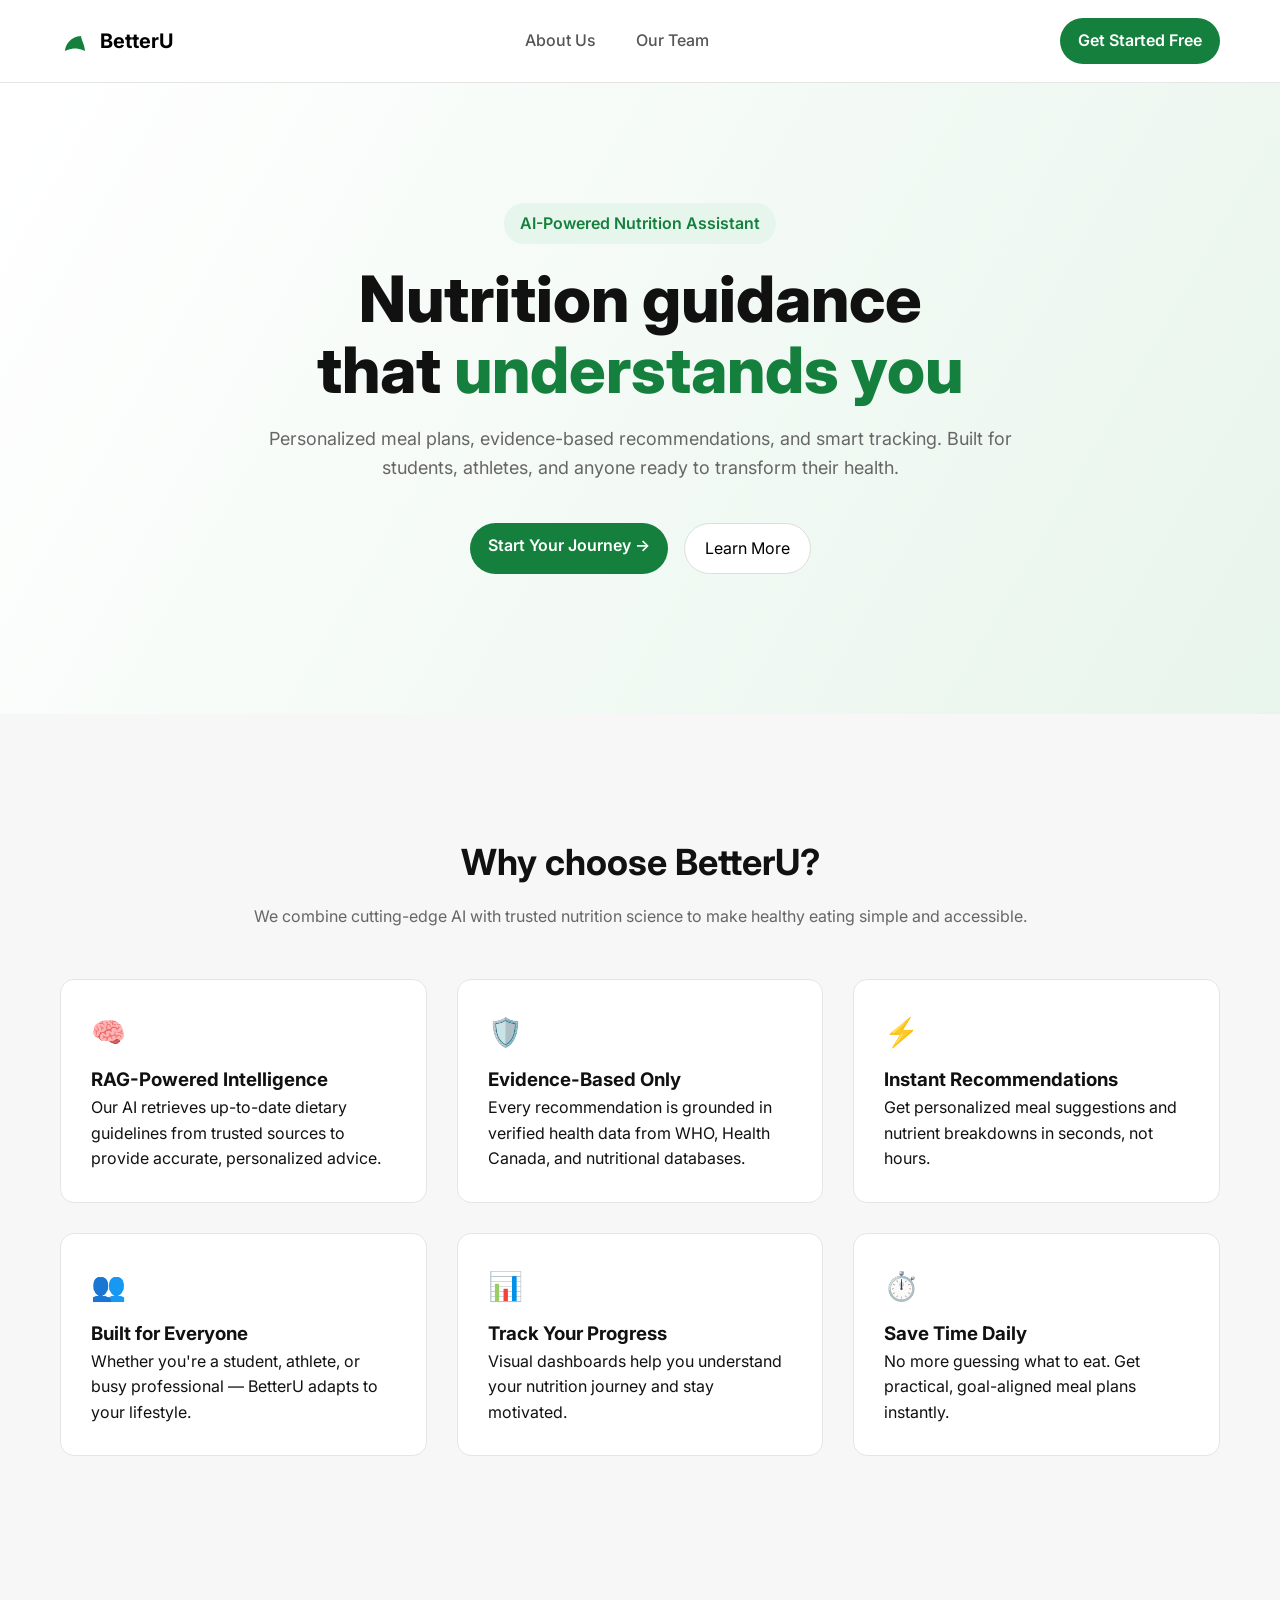
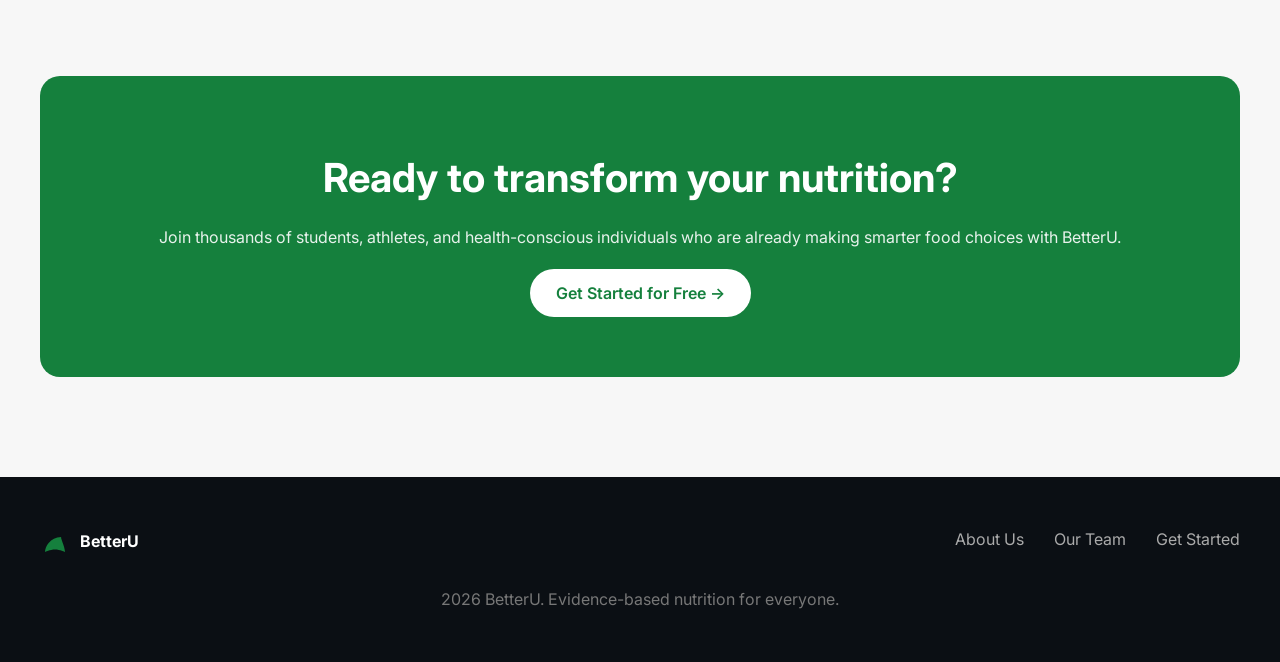
==== Frontend/index.html @ 42e01de6 "Co-authored-by: Lasheeeeee <AshtronGamin@users.noreply.github.com>" ====
<!DOCTYPE html>
<html lang="en">

<head>
<meta charset="UTF-8">
<meta name="viewport" content="width=device-width, initial-scale=1.0">

<title>BetterU - AI Nutrition Assistant</title>

<link rel="stylesheet" href="styles.css">

<link href="https://fonts.googleapis.com/css2?family=Inter:wght@400;500;600;700;800&display=swap" rel="stylesheet">

</head>


<body>


<!-- NAVBAR -->

<header class="navbar">

<div class="nav-container">

<a href="#home" class="logo">
<img src="assets/leaf.svg" alt="BetterU logo">
<span>BetterU</span>
</a>

<nav class="nav-links">

<a href="about.html">About Us</a>
<a href="team.html">Our Team</a>

</nav>

<a href="cta.html" class="btn-primary">Get Started Free</a>

</div>

</header>



<!-- HERO SECTION -->

<section id="home" class="hero">

<div class="hero-content">

<div class="badge">
AI-Powered Nutrition Assistant
</div>

<h1>
Nutrition guidance <br>
that <span class="green">understands you</span>
</h1>

<p class="hero-description">
Personalized meal plans, evidence-based recommendations,
and smart tracking. Built for students, athletes,
and anyone ready to transform their health.
</p>

<div class="hero-buttons">

<a href="cta.html" class="btn-primary">Start Your Journey →</a>

<a href="about.html" class="btn-secondary">Learn More</a>

</div>

</div>

</section>



<!-- FEATURES -->

<section id="about" class="features">

<h2>Why choose BetterU?</h2>

<p class="features-subtitle">
We combine cutting-edge AI with trusted nutrition science to make healthy eating simple and accessible.
</p>


<div class="features-grid">


<div class="feature-card">
<div class="feature-icon">🧠</div>
<h3>RAG-Powered Intelligence</h3>
<p>
Our AI retrieves up-to-date dietary guidelines from trusted sources to provide accurate, personalized advice.
</p>
</div>


<div class="feature-card">
<div class="feature-icon">🛡️</div>
<h3>Evidence-Based Only</h3>
<p>
Every recommendation is grounded in verified health data from WHO, Health Canada, and nutritional databases.
</p>
</div>


<div class="feature-card">
<div class="feature-icon">⚡</div>
<h3>Instant Recommendations</h3>
<p>
Get personalized meal suggestions and nutrient breakdowns in seconds, not hours.
</p>
</div>


<div class="feature-card">
<div class="feature-icon">👥</div>
<h3>Built for Everyone</h3>
<p>
Whether you're a student, athlete, or busy professional — BetterU adapts to your lifestyle.
</p>
</div>


<div class="feature-card">
<div class="feature-icon">📊</div>
<h3>Track Your Progress</h3>
<p>
Visual dashboards help you understand your nutrition journey and stay motivated.
</p>
</div>


<div class="feature-card">
<div class="feature-icon">⏱️</div>
<h3>Save Time Daily</h3>
<p>
No more guessing what to eat. Get practical, goal-aligned meal plans instantly.
</p>
</div>


</div>

</section>



<!-- CTA -->

<section id="cta" class="cta">

<div class="cta-box">

<h2>Ready to transform your nutrition?</h2>

<p>
Join thousands of students, athletes, and health-conscious individuals
who are already making smarter food choices with BetterU.
</p>

<a href="#" class="btn-secondary-light">
Get Started for Free →
</a>

</div>

</section>



<!-- FOOTER -->

<footer class="footer">

<div class="footer-top">

<div class="footer-logo">
<img src="assets/leaf.svg">
<span>BetterU</span>
</div>

<div class="footer-links">
<a href="about.html">About Us</a>
<a href="team.html">Our Team</a>
<a href="cta.html">Get Started</a>
</div>

</div>

<div class="footer-bottom">
<p>2026 BetterU. Evidence-based nutrition for everyone.</p>
</div>

</footer>


<script src="script.js"></script>

</body>

</html>
---- Frontend/styles.css ----
*{
margin:0;
padding:0;
box-sizing:border-box;
}

body{
font-family: 'Inter', sans-serif;
background:#f7f7f7;
color:#111;
line-height:1.6;
}


/* PAGE FADE IN */

body{
opacity:0;
animation:fadeInPage 0.8s ease forwards;
}

@keyframes fadeInPage{
from{
opacity:0;
transform:translateY(10px);
}

to{
opacity:1;
transform:translateY(0);
}
}




.hero,
.features,
.team,
.cta{
opacity:0;
transform:translateY(30px);
animation:fadeUp 0.8s ease forwards;
}

.features{ animation-delay:0.2s; }
.team{ animation-delay:0.3s; }
.cta{ animation-delay:0.4s; }

@keyframes fadeUp{
to{
opacity:1;
transform:translateY(0);
}
}


/* NAVBAR */

.navbar{
position:sticky;
top:0;
width:100%;
background:rgba(255,255,255,0.9);
backdrop-filter:blur(10px);
border-bottom:1px solid #e5e5e5;
z-index:100;
}

.nav-container{
max-width:1200px;
margin:auto;
display:flex;
align-items:center;
justify-content:space-between;
padding:18px 20px;
}

.logo{
display:flex;
align-items:center;
gap:10px;
text-decoration:none;
font-weight:700;
font-size:20px;
color:black;
}

.logo img{
width:30px;
}

.nav-links{
display:flex;
gap:40px;
}

.nav-links a{
text-decoration:none;
color:#555;
font-weight:500;
}

.btn-primary{
background:#15803d;
color:white;
padding:10px 18px;
border-radius:999px;
text-decoration:none;
font-weight:600;
}

.btn-primary:hover{
background:#166534;
}


/* HERO */

.hero{
padding-top:120px;
padding-bottom:140px;
text-align:center;
background: linear-gradient(120deg,#ffffff,#e8f5ec);


background:
linear-gradient(120deg,#ffffff,#e8f5ec);
}

.hero-content{
max-width:800px;
margin:auto;
}

.badge{
display:inline-block;
background:#e7f6ec;
color:#15803d;
padding:8px 16px;
border-radius:20px;
font-weight:600;
margin-bottom:20px;
}

.hero h1{
font-size:64px;
font-weight:800;
line-height:1.1;
margin-bottom:20px;
}

.green{
color:#15803d;
}

.hero-description{
font-size:18px;
color:#666;
margin-bottom:40px;
}

.hero-buttons{
display:flex;
justify-content:center;
gap:16px;
}

.btn-secondary{
background:white;
padding:12px 20px;
border-radius:999px;
text-decoration:none;
border:1px solid #ddd;
color:black;
}


/* FEATURES */

.features{
padding:120px 20px;
max-width:1200px;
margin:auto;
text-align:center;
}

.features h2{
font-size:36px;
margin-bottom:12px;
}

.features-subtitle{
color:#666;
margin-bottom:50px;
}

.features-grid{
display:grid;
grid-template-columns:repeat(3,1fr);
gap:30px;
}

.feature-card{
background:white;
border-radius:14px;
padding:30px;
text-align:left;
border:1px solid #e5e5e5;
}

.feature-icon{
font-size:28px;
margin-bottom:10px;
}


.feature-card{
background:white;
border-radius:14px;
padding:30px;
text-align:left;
border:1px solid #e5e5e5;
transition: all 0.25s ease;
cursor:pointer;
}

.feature-card:hover{
transform: translateY(-8px) scale(1.03);
box-shadow:0 15px 30px rgba(0,0,0,0.08);
}


.feature-card:hover .feature-icon{
transform:scale(1.15);
transition:0.2s;
}
/* CTA */

.cta{
padding:100px 20px;
}

.cta-box{
background:#15803d;
color:white;
padding:70px;
border-radius:20px;
max-width:1200px;
margin:auto;
text-align:center;
}

.cta-box h2{
font-size:40px;
margin-bottom:15px;
}

.cta-box p{
opacity:0.9;
margin-bottom:30px;
}

.btn-secondary-light{
background:white;
color:#15803d;
padding:14px 26px;
border-radius:999px;
text-decoration:none;
font-weight:600;
}


/* FOOTER */

.footer{
background:#0b0f14;
color:white;
padding:50px 20px;
}

.footer-top{
display:flex;
justify-content:space-between;
max-width:1200px;
margin:auto;
margin-bottom:30px;
}

.footer-logo{
display:flex;
align-items:center;
gap:10px;
font-weight:700;
}

.footer-logo img{
width:30px;
}

.footer-links{
display:flex;
gap:30px;
}

.footer-links a{
color:#aaa;
text-decoration:none;
}

.footer-bottom{
text-align:center;
color:#777;
}

/* TEAM PAGE */

.team-hero{
padding-top:140px;
padding-bottom:60px;
text-align:center;
max-width:800px;
margin:auto;
}

.team-hero h1{
font-size:56px;
font-weight:800;
margin-bottom:20px;
}

.team-hero p{
color:#666;
font-size:18px;
}


/* TEAM GRID */

.team{
padding:60px 20px 120px;
max-width:1200px;
margin:auto;
}

.team-grid{
display:grid;
grid-template-columns:repeat(3,1fr);
gap:30px;
}

.team-card{
background:white;
border:1px solid #e5e5e5;
border-radius:14px;
padding:30px;
}

.team-card h3{
margin-top:10px;
margin-bottom:5px;
}

.role{
color:#15803d;
font-weight:600;
display:block;
margin-bottom:10px;
}

.avatar{
width:60px;
height:60px;
border-radius:12px;
display:flex;
align-items:center;
justify-content:center;
color:white;
font-weight:700;
font-size:22px;
}

.green-bg{
background:#15803d;
}

.blue-bg{
background:#2563eb;
}


/* TEAM CTA */

.team-cta{
text-align:center;
padding:80px 20px;
background:#f7f7f7;
}

.team-cta h2{
font-size:36px;
margin-bottom:15px;
}

.team-cta p{
color:#666;
margin-bottom:25px;
}

.team-card{
background:white;
border:1px solid #e5e5e5;
border-radius:14px;
padding:30px;
transition: all 0.25s ease;
cursor:pointer;
}

.team-card:hover{
transform: translateY(-8px) scale(1.03);
box-shadow:0 15px 30px rgba(0,0,0,0.08);
}





/* CAPABILITIES SECTION */

.capabilities{
padding:120px 20px;
background:white;
}

.capabilities-container{
max-width:1100px;
margin:auto;
display:grid;
grid-template-columns:1fr 1fr;
gap:60px;
align-items:center;
}

.capabilities-left h2{
font-size:36px;
margin-bottom:20px;
}

.capabilities-intro{
color:#666;
margin-bottom:20px;
}

.capabilities-right{
display:flex;
flex-direction:column;
gap:20px;
}

/* CAPABILITY HOVER EFFECT */

.capability-item{
display:flex;
align-items:center;
gap:15px;
padding:16px 18px;
background:#f6f6f6;
border-radius:12px;
font-weight:500;
transition:all 0.25s ease;
cursor:pointer;
}

.capability-item span{
font-size:22px;
transition:transform 0.25s ease;
}

/* HOVER */

.capability-item:hover{
background:white;
transform:translateY(-5px);
box-shadow:0 10px 25px rgba(0,0,0,0.08);
border-left:4px solid #15803d;
}

.capability-item:hover span{
transform:scale(1.2);
}
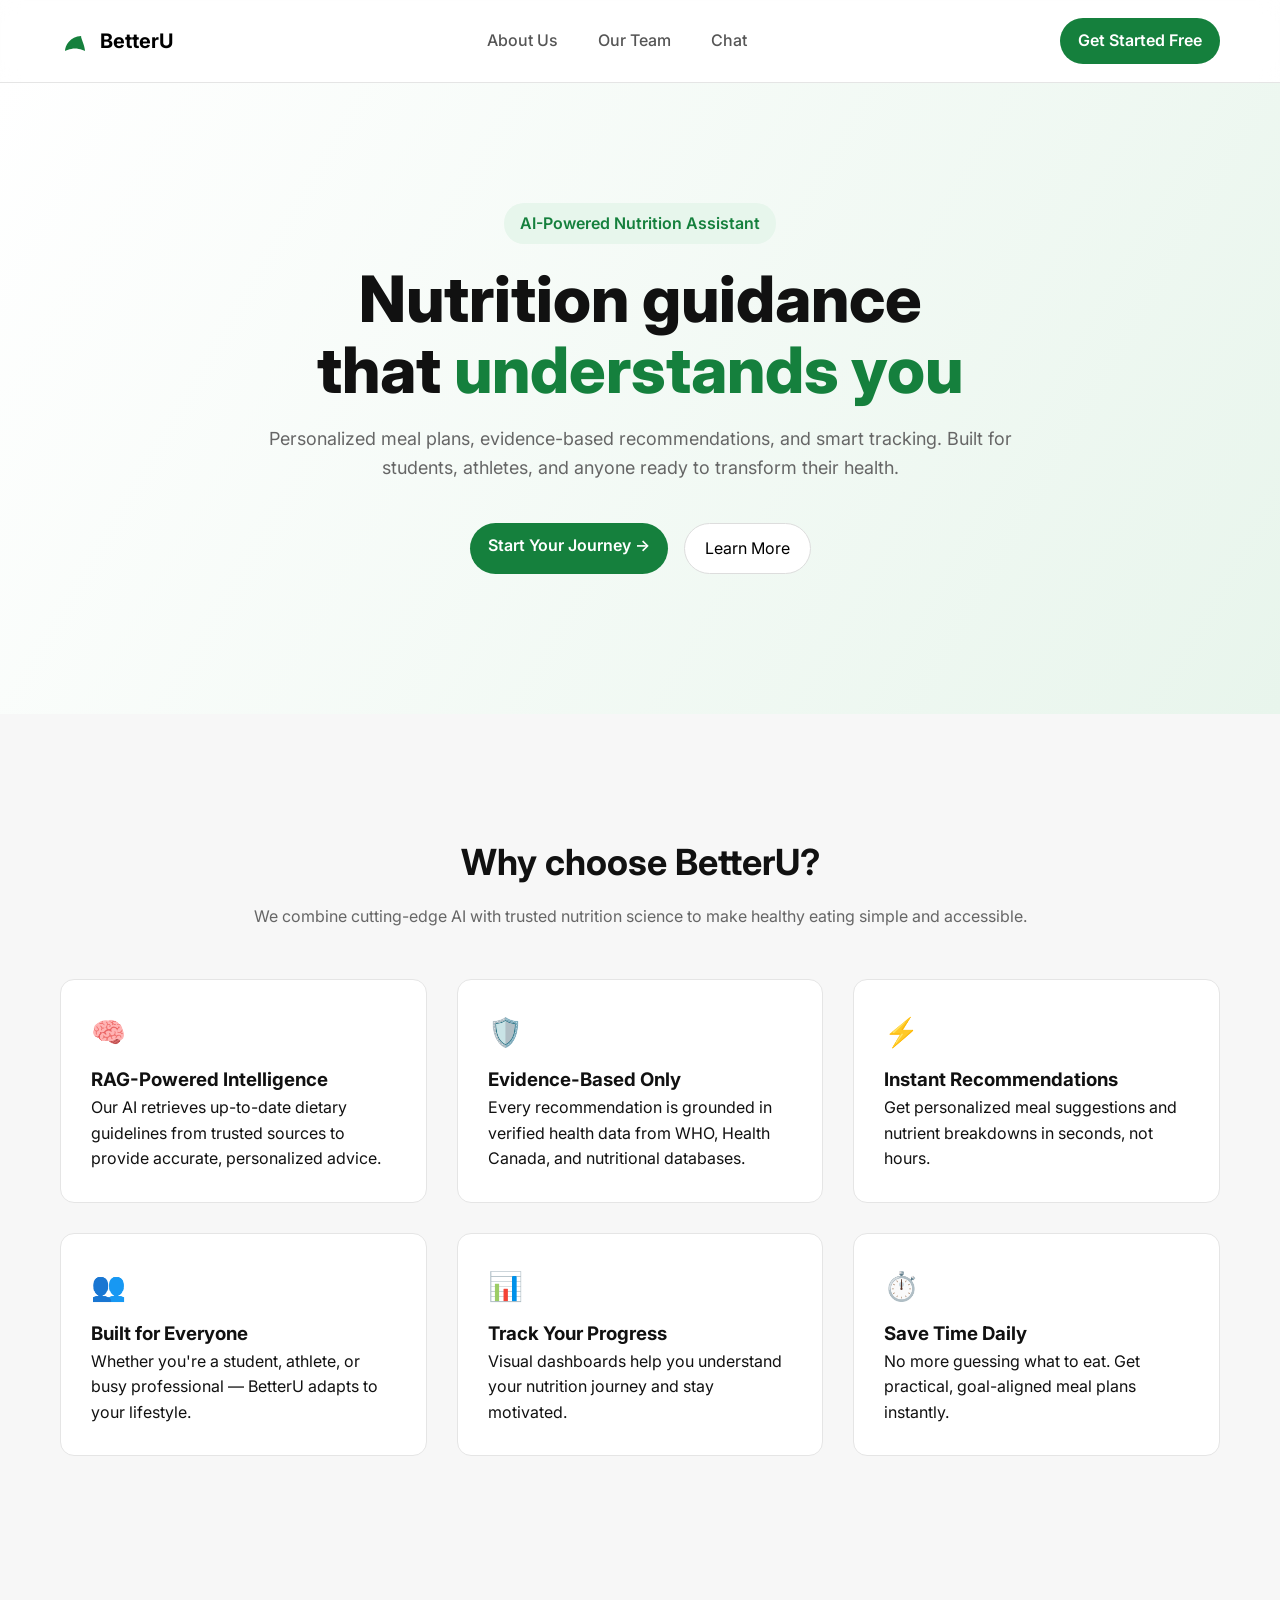
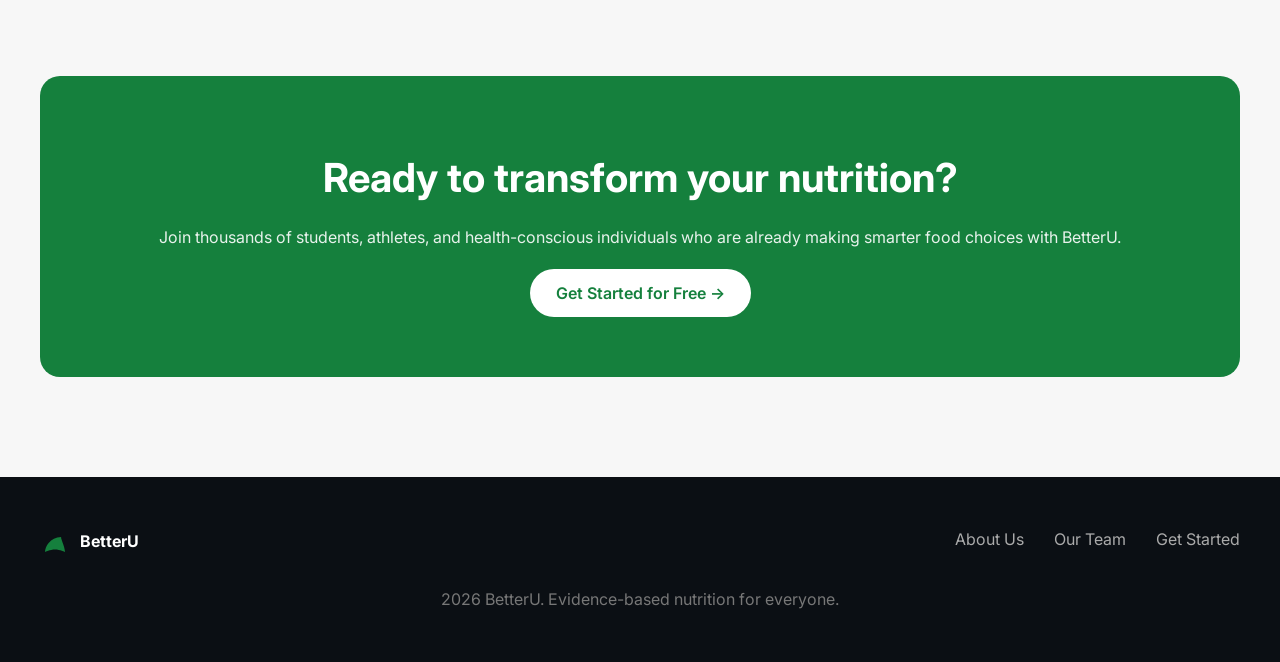
==== commit 79c7f527: "working chat" ====
--- a/Frontend/index.html
+++ b/Frontend/index.html
@@ -32,6 +32,7 @@
 
 <a href="about.html">About Us</a>
 <a href="team.html">Our Team</a>
+<a href="chat.html">Chat</a>
 
 </nav>
 
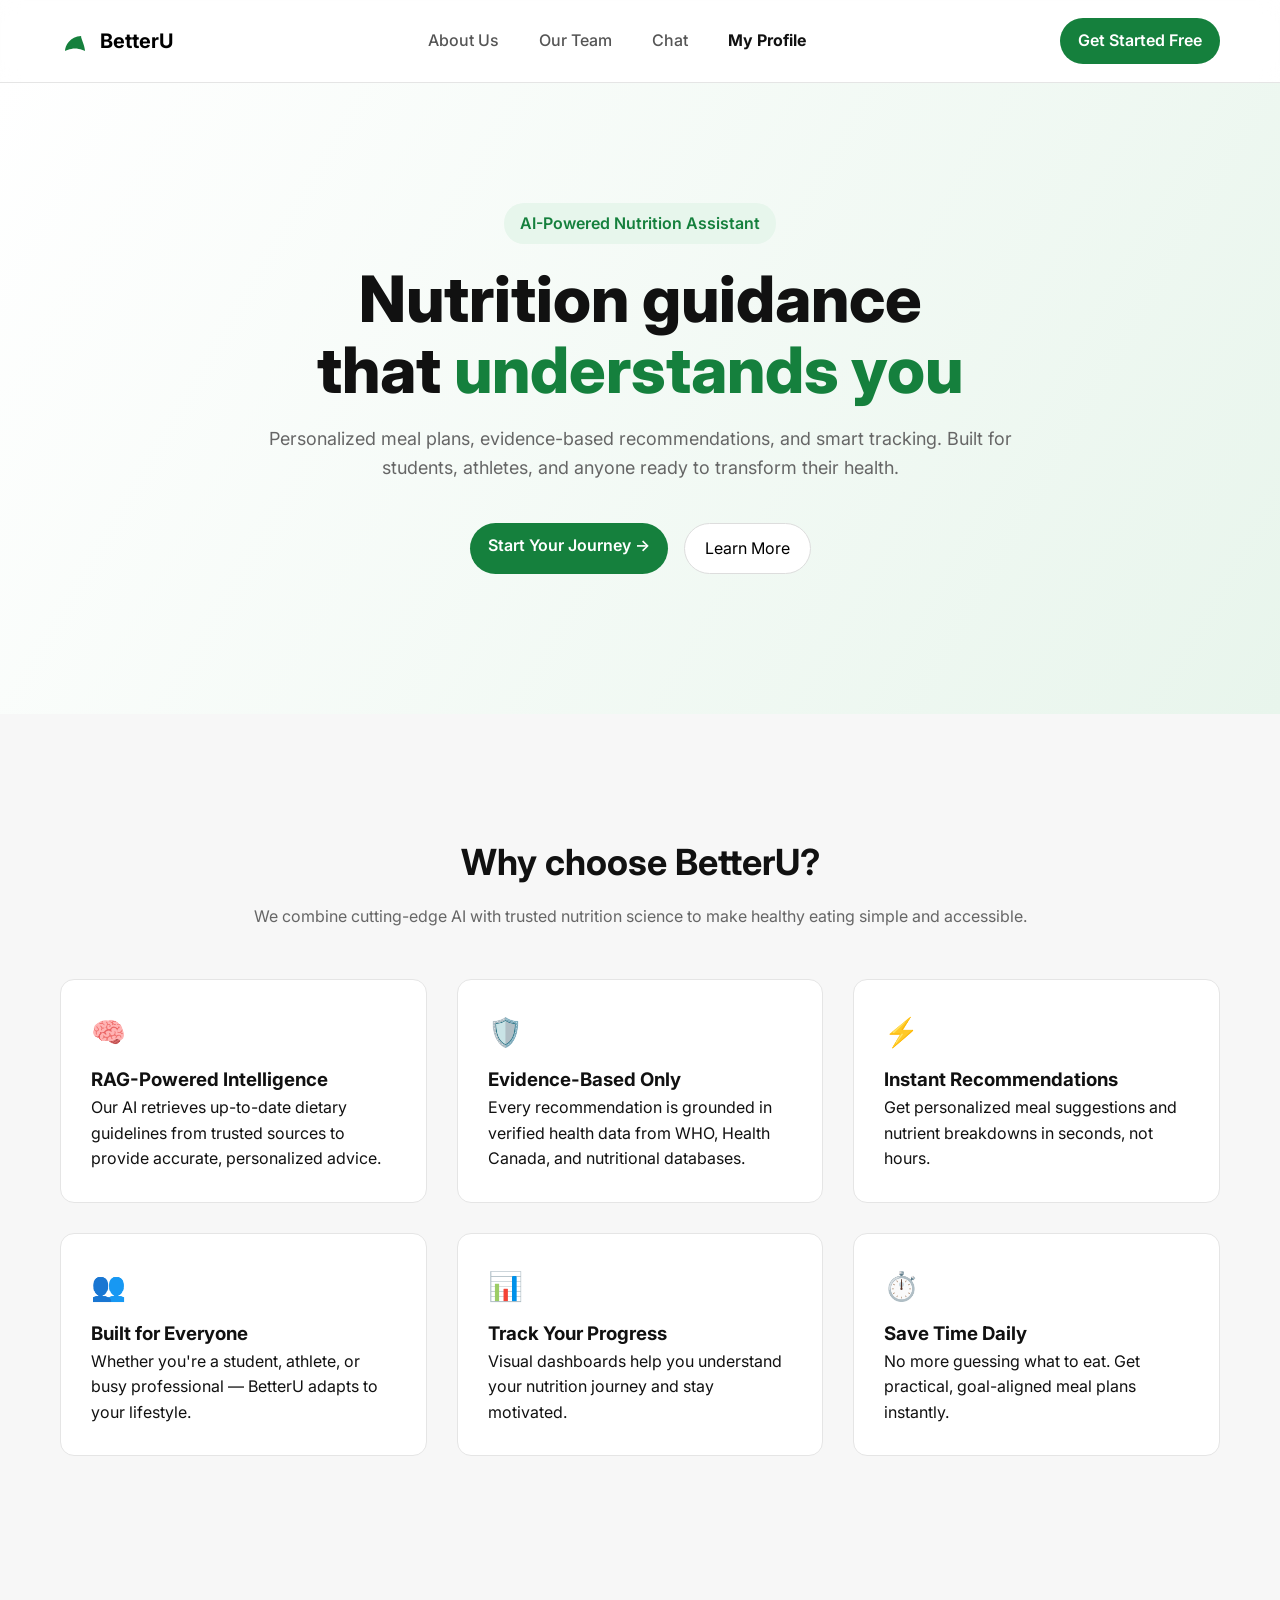
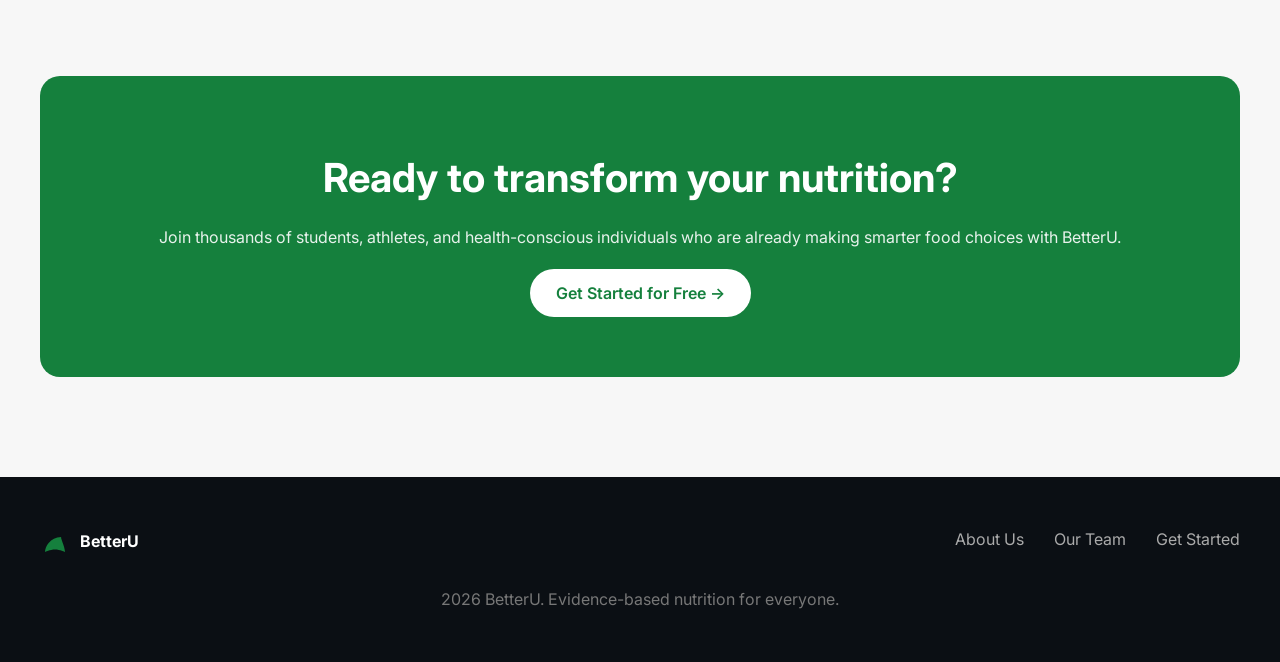
==== commit 774ac2a9: "meeting 5 Co-authored-by: Aishat-dot <Aishat-dot@users.noreply.github.com> Co-authored-by: Lasheeeee" ====
--- a/Frontend/index.html
+++ b/Frontend/index.html
@@ -33,6 +33,7 @@
 <a href="about.html">About Us</a>
 <a href="team.html">Our Team</a>
 <a href="chat.html">Chat</a>
+<a href="profile.html" style="color:#111;font-weight:700;">My Profile</a>
 
 </nav>
 
@@ -44,7 +45,7 @@
 
 
 
-<!-- HERO SECTION -->
+
 
 <section id="home" class="hero">
 
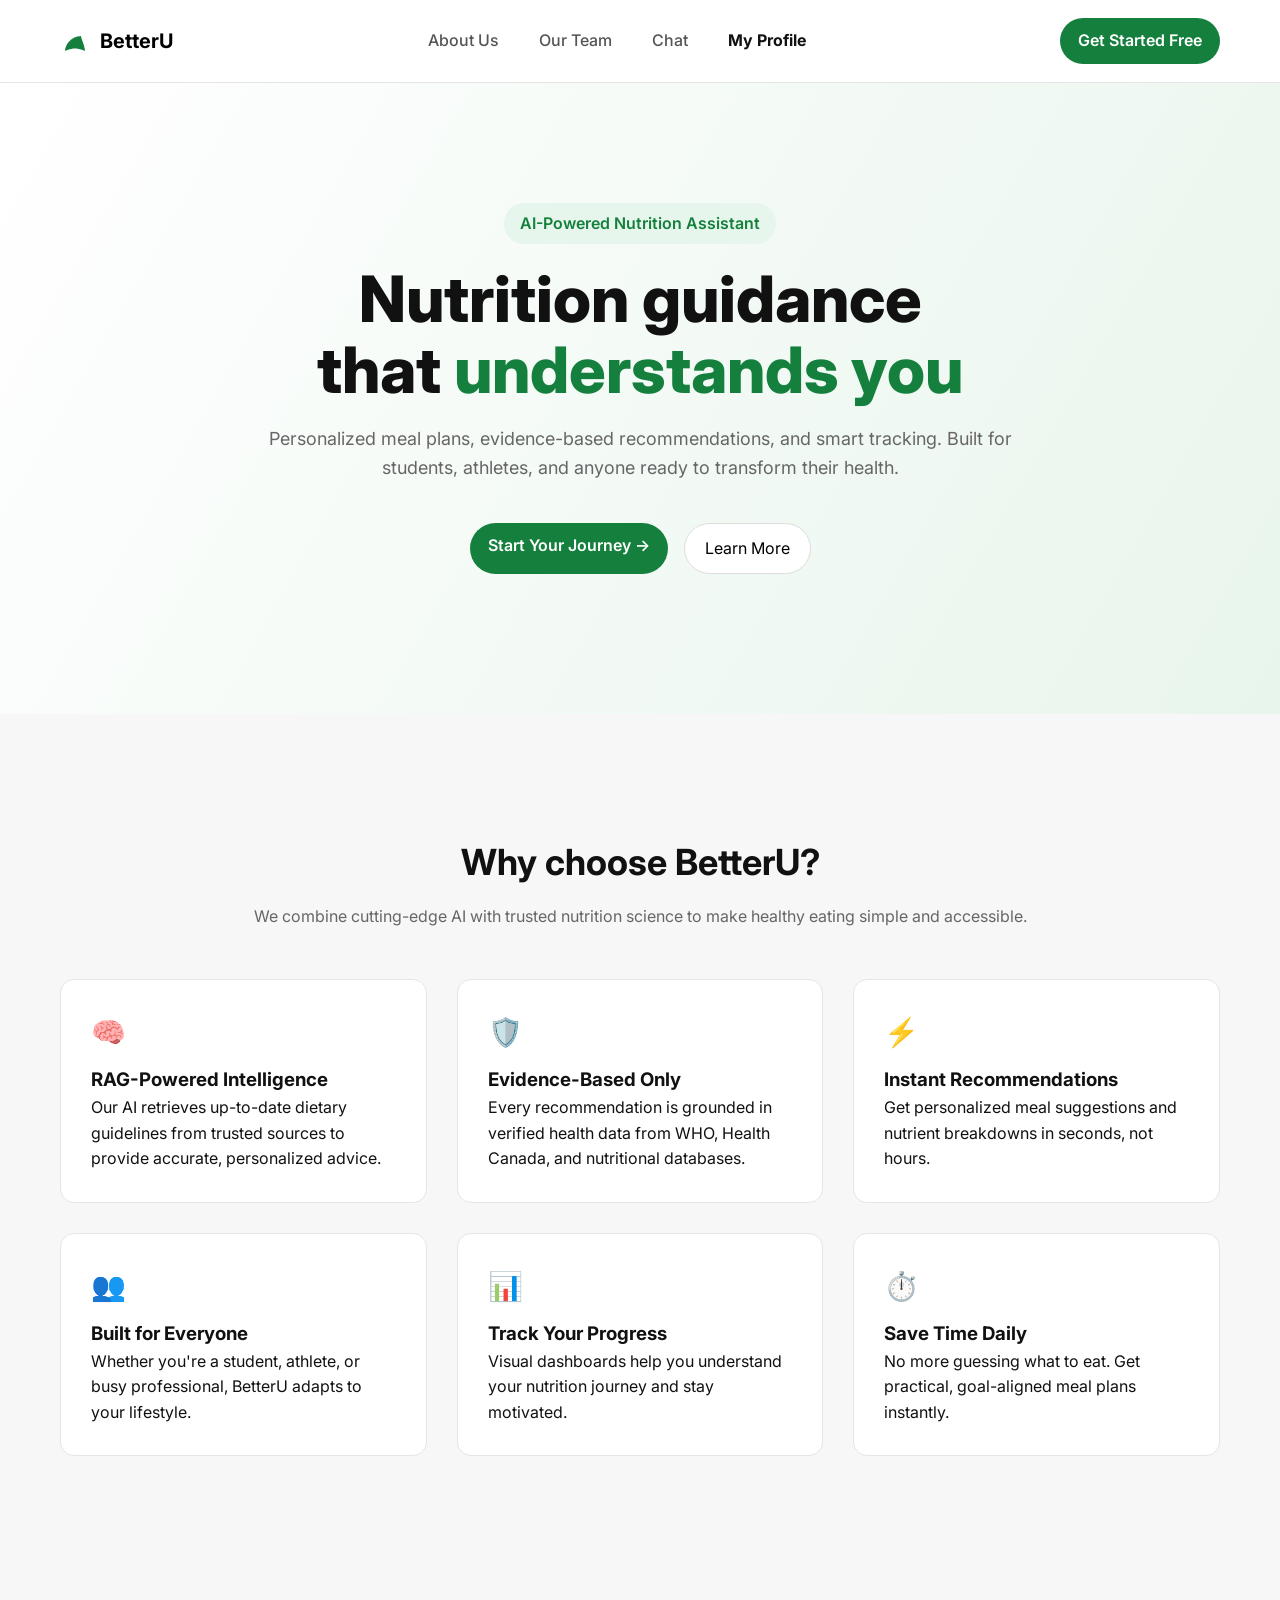
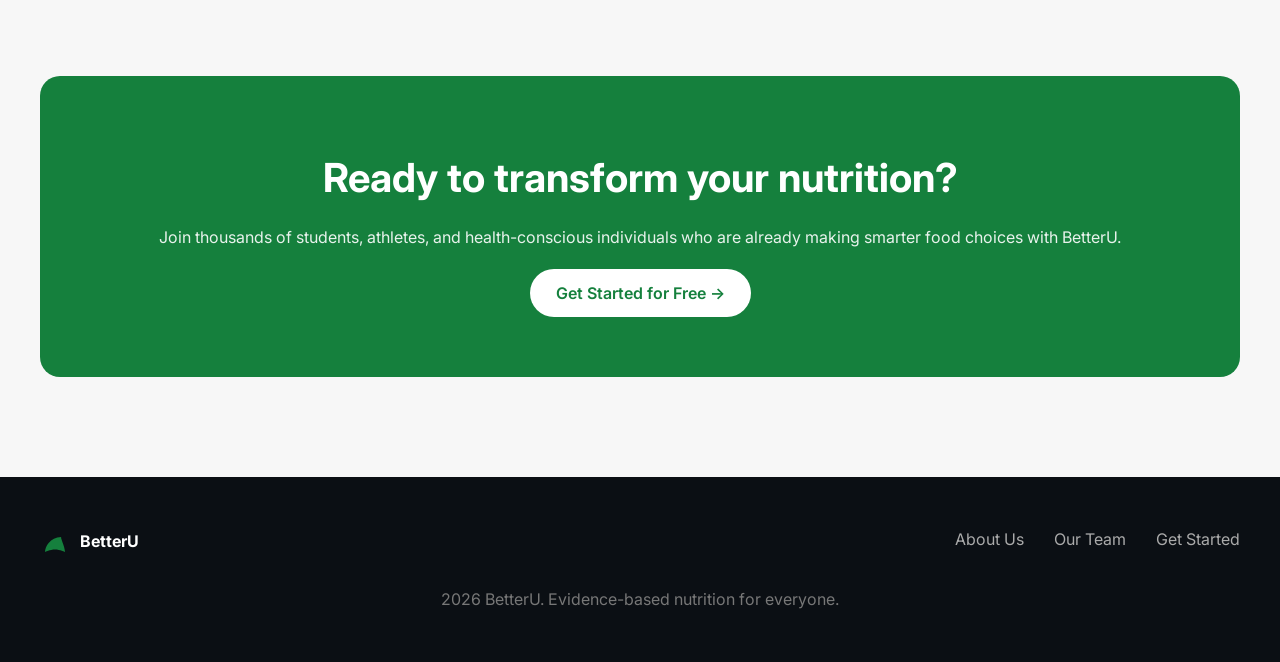
==== commit dd3dcd42: "67" ====
--- a/Frontend/index.html
+++ b/Frontend/index.html
@@ -125,7 +125,7 @@
 <div class="feature-icon">👥</div>
 <h3>Built for Everyone</h3>
 <p>
-Whether you're a student, athlete, or busy professional — BetterU adapts to your lifestyle.
+Whether you're a student, athlete, or busy professional, BetterU adapts to your lifestyle.
 </p>
 </div>
 
--- a/Frontend/styles.css
+++ b/Frontend/styles.css
@@ -1,490 +1,419 @@
-*{
-margin:0;
-padding:0;
-box-sizing:border-box;
-}
-
-body{
-font-family: 'Inter', sans-serif;
-background:#f7f7f7;
-color:#111;
-line-height:1.6;
-}
-
-
-/* PAGE FADE IN */
-
-body{
-opacity:0;
-animation:fadeInPage 0.8s ease forwards;
-}
-
-@keyframes fadeInPage{
-from{
-opacity:0;
-transform:translateY(10px);
-}
-
-to{
-opacity:1;
-transform:translateY(0);
-}
-}
-
-
-
+:root {
+  --green: #15803d;
+  --green-dark: #166534;
+  --green-light: #e7f6ec;
+  --border: #e5e5e5;
+  --muted: #666;
+  --text: #111;
+  --bg: #f7f7f7;
+  --white: #ffffff;
+  --red: #dc2626;
+  --red-light: #fef2f2;
+  --font: 'Inter', sans-serif;
+}
+
+*, *::before, *::after {
+  margin: 0;
+  padding: 0;
+  box-sizing: border-box;
+}
+
+html {
+  scroll-behavior: smooth;
+}
+
+body {
+  font-family: var(--font);
+  background: var(--bg);
+  color: var(--text);
+  line-height: 1.6;
+  opacity: 0;
+  animation: fadeInPage 0.8s ease forwards;
+}
+
+@keyframes fadeInPage {
+  from { opacity: 0; transform: translateY(10px); }
+  to { opacity: 1; transform: translateY(0); }
+}
+
+@keyframes fadeUp {
+  to { opacity: 1; transform: translateY(0); }
+}
 
 .hero,
 .features,
 .team,
-.cta{
-opacity:0;
-transform:translateY(30px);
-animation:fadeUp 0.8s ease forwards;
-}
-
-.features{ animation-delay:0.2s; }
-.team{ animation-delay:0.3s; }
-.cta{ animation-delay:0.4s; }
-
-@keyframes fadeUp{
-to{
-opacity:1;
-transform:translateY(0);
-}
-}
-
+.cta {
+  opacity: 0;
+  transform: translateY(30px);
+  animation: fadeUp 0.8s ease forwards;
+}
+
+.features { animation-delay: 0.2s; }
+.team { animation-delay: 0.3s; }
+.cta { animation-delay: 0.4s; }
 
 /* NAVBAR */
 
-.navbar{
-position:sticky;
-top:0;
-width:100%;
-background:rgba(255,255,255,0.9);
-backdrop-filter:blur(10px);
-border-bottom:1px solid #e5e5e5;
-z-index:100;
-}
-
-.nav-container{
-max-width:1200px;
-margin:auto;
-display:flex;
-align-items:center;
-justify-content:space-between;
-padding:18px 20px;
-}
-
-.logo{
-display:flex;
-align-items:center;
-gap:10px;
-text-decoration:none;
-font-weight:700;
-font-size:20px;
-color:black;
-}
-
-.logo img{
-width:30px;
-}
-
-.nav-links{
-display:flex;
-gap:40px;
-}
-
-.nav-links a{
-text-decoration:none;
-color:#555;
-font-weight:500;
-}
-
-.btn-primary{
-background:#15803d;
-color:white;
-padding:10px 18px;
-border-radius:999px;
-text-decoration:none;
-font-weight:600;
-}
-
-.btn-primary:hover{
-background:#166534;
-}
-
+.navbar {
+  position: sticky;
+  top: 0;
+  width: 100%;
+  background: rgba(255, 255, 255, 0.9);
+  backdrop-filter: blur(10px);
+  border-bottom: 1px solid var(--border);
+  z-index: 100;
+}
+
+.nav-container {
+  max-width: 1200px;
+  margin: auto;
+  display: flex;
+  align-items: center;
+  justify-content: space-between;
+  padding: 18px 20px;
+}
+
+.logo {
+  display: flex;
+  align-items: center;
+  gap: 10px;
+  text-decoration: none;
+  font-weight: 700;
+  font-size: 20px;
+  color: black;
+}
+
+.logo img { width: 30px; }
+
+.nav-links {
+  display: flex;
+  gap: 40px;
+}
+
+.nav-links a {
+  text-decoration: none;
+  color: #555;
+  font-weight: 500;
+}
+
+.btn-primary {
+  background: var(--green);
+  color: white;
+  padding: 10px 18px;
+  border-radius: 999px;
+  text-decoration: none;
+  font-weight: 600;
+}
+
+.btn-primary:hover { background: var(--green-dark); }
 
 /* HERO */
 
-.hero{
-padding-top:120px;
-padding-bottom:140px;
-text-align:center;
-background: linear-gradient(120deg,#ffffff,#e8f5ec);
-
-
-background:
-linear-gradient(120deg,#ffffff,#e8f5ec);
-}
-
-.hero-content{
-max-width:800px;
-margin:auto;
-}
-
-.badge{
-display:inline-block;
-background:#e7f6ec;
-color:#15803d;
-padding:8px 16px;
-border-radius:20px;
-font-weight:600;
-margin-bottom:20px;
-}
-
-.hero h1{
-font-size:64px;
-font-weight:800;
-line-height:1.1;
-margin-bottom:20px;
-}
-
-.green{
-color:#15803d;
-}
-
-.hero-description{
-font-size:18px;
-color:#666;
-margin-bottom:40px;
-}
-
-.hero-buttons{
-display:flex;
-justify-content:center;
-gap:16px;
-}
-
-.btn-secondary{
-background:white;
-padding:12px 20px;
-border-radius:999px;
-text-decoration:none;
-border:1px solid #ddd;
-color:black;
-}
-
+.hero {
+  padding-top: 120px;
+  padding-bottom: 140px;
+  text-align: center;
+  background: linear-gradient(120deg, #ffffff, #e8f5ec);
+}
+
+.hero-content { max-width: 800px; margin: auto; }
+
+.badge {
+  display: inline-block;
+  background: var(--green-light);
+  color: var(--green);
+  padding: 8px 16px;
+  border-radius: 20px;
+  font-weight: 600;
+  margin-bottom: 20px;
+}
+
+.hero h1 {
+  font-size: 64px;
+  font-weight: 800;
+  line-height: 1.1;
+  margin-bottom: 20px;
+}
+
+.green { color: var(--green); }
+
+.hero-description {
+  font-size: 18px;
+  color: var(--muted);
+  margin-bottom: 40px;
+}
+
+.hero-buttons {
+  display: flex;
+  justify-content: center;
+  gap: 16px;
+}
+
+.btn-secondary {
+  background: white;
+  padding: 12px 20px;
+  border-radius: 999px;
+  text-decoration: none;
+  border: 1px solid #ddd;
+  color: black;
+}
 
 /* FEATURES */
 
-.features{
-padding:120px 20px;
-max-width:1200px;
-margin:auto;
-text-align:center;
-}
-
-.features h2{
-font-size:36px;
-margin-bottom:12px;
-}
-
-.features-subtitle{
-color:#666;
-margin-bottom:50px;
-}
-
-.features-grid{
-display:grid;
-grid-template-columns:repeat(3,1fr);
-gap:30px;
-}
-
-.feature-card{
-background:white;
-border-radius:14px;
-padding:30px;
-text-align:left;
-border:1px solid #e5e5e5;
-}
-
-.feature-icon{
-font-size:28px;
-margin-bottom:10px;
-}
-
-
-.feature-card{
-background:white;
-border-radius:14px;
-padding:30px;
-text-align:left;
-border:1px solid #e5e5e5;
-transition: all 0.25s ease;
-cursor:pointer;
-}
-
-.feature-card:hover{
-transform: translateY(-8px) scale(1.03);
-box-shadow:0 15px 30px rgba(0,0,0,0.08);
-}
-
-
-.feature-card:hover .feature-icon{
-transform:scale(1.15);
-transition:0.2s;
-}
+.features {
+  padding: 120px 20px;
+  max-width: 1200px;
+  margin: auto;
+  text-align: center;
+}
+
+.features h2 { font-size: 36px; margin-bottom: 12px; }
+
+.features-subtitle {
+  color: var(--muted);
+  margin-bottom: 50px;
+}
+
+.features-grid {
+  display: grid;
+  grid-template-columns: repeat(3, 1fr);
+  gap: 30px;
+}
+
+.feature-card {
+  background: white;
+  border-radius: 14px;
+  padding: 30px;
+  text-align: left;
+  border: 1px solid var(--border);
+  transition: all 0.25s ease;
+  cursor: pointer;
+}
+
+.feature-card:hover {
+  transform: translateY(-8px) scale(1.03);
+  box-shadow: 0 15px 30px rgba(0, 0, 0, 0.08);
+}
+
+.feature-icon {
+  font-size: 28px;
+  margin-bottom: 10px;
+}
+
+.feature-card:hover .feature-icon {
+  transform: scale(1.15);
+  transition: 0.2s;
+}
+
 /* CTA */
 
-.cta{
-padding:100px 20px;
-}
-
-.cta-box{
-background:#15803d;
-color:white;
-padding:70px;
-border-radius:20px;
-max-width:1200px;
-margin:auto;
-text-align:center;
-}
-
-.cta-box h2{
-font-size:40px;
-margin-bottom:15px;
-}
-
-.cta-box p{
-opacity:0.9;
-margin-bottom:30px;
-}
-
-.btn-secondary-light{
-background:white;
-color:#15803d;
-padding:14px 26px;
-border-radius:999px;
-text-decoration:none;
-font-weight:600;
-}
-
+.cta { padding: 100px 20px; }
+
+.cta-box {
+  background: var(--green);
+  color: white;
+  padding: 70px;
+  border-radius: 20px;
+  max-width: 1200px;
+  margin: auto;
+  text-align: center;
+}
+
+.cta-box h2 { font-size: 40px; margin-bottom: 15px; }
+
+.cta-box p {
+  opacity: 0.9;
+  margin-bottom: 30px;
+}
+
+.btn-secondary-light {
+  background: white;
+  color: var(--green);
+  padding: 14px 26px;
+  border-radius: 999px;
+  text-decoration: none;
+  font-weight: 600;
+}
 
 /* FOOTER */
 
-.footer{
-background:#0b0f14;
-color:white;
-padding:50px 20px;
-}
-
-.footer-top{
-display:flex;
-justify-content:space-between;
-max-width:1200px;
-margin:auto;
-margin-bottom:30px;
-}
-
-.footer-logo{
-display:flex;
-align-items:center;
-gap:10px;
-font-weight:700;
-}
-
-.footer-logo img{
-width:30px;
-}
-
-.footer-links{
-display:flex;
-gap:30px;
-}
-
-.footer-links a{
-color:#aaa;
-text-decoration:none;
-}
-
-.footer-bottom{
-text-align:center;
-color:#777;
+.footer {
+  background: #0b0f14;
+  color: white;
+  padding: 50px 20px;
+}
+
+.footer-top {
+  display: flex;
+  justify-content: space-between;
+  max-width: 1200px;
+  margin: auto;
+  margin-bottom: 30px;
+}
+
+.footer-logo {
+  display: flex;
+  align-items: center;
+  gap: 10px;
+  font-weight: 700;
+}
+
+.footer-logo img { width: 30px; }
+
+.footer-links {
+  display: flex;
+  gap: 30px;
+}
+
+.footer-links a {
+  color: #aaa;
+  text-decoration: none;
+}
+
+.footer-bottom {
+  text-align: center;
+  color: #777;
 }
 
 /* TEAM PAGE */
 
-.team-hero{
-padding-top:140px;
-padding-bottom:60px;
-text-align:center;
-max-width:800px;
-margin:auto;
-}
-
-.team-hero h1{
-font-size:56px;
-font-weight:800;
-margin-bottom:20px;
-}
-
-.team-hero p{
-color:#666;
-font-size:18px;
-}
-
-
-/* TEAM GRID */
-
-.team{
-padding:60px 20px 120px;
-max-width:1200px;
-margin:auto;
-}
-
-.team-grid{
-display:grid;
-grid-template-columns:repeat(3,1fr);
-gap:30px;
-}
-
-.team-card{
-background:white;
-border:1px solid #e5e5e5;
-border-radius:14px;
-padding:30px;
-}
-
-.team-card h3{
-margin-top:10px;
-margin-bottom:5px;
-}
-
-.role{
-color:#15803d;
-font-weight:600;
-display:block;
-margin-bottom:10px;
-}
-
-.avatar{
-width:60px;
-height:60px;
-border-radius:12px;
-display:flex;
-align-items:center;
-justify-content:center;
-color:white;
-font-weight:700;
-font-size:22px;
-}
-
-.green-bg{
-background:#15803d;
-}
-
-.blue-bg{
-background:#2563eb;
-}
-
-
-/* TEAM CTA */
-
-.team-cta{
-text-align:center;
-padding:80px 20px;
-background:#f7f7f7;
-}
-
-.team-cta h2{
-font-size:36px;
-margin-bottom:15px;
-}
-
-.team-cta p{
-color:#666;
-margin-bottom:25px;
-}
-
-.team-card{
-background:white;
-border:1px solid #e5e5e5;
-border-radius:14px;
-padding:30px;
-transition: all 0.25s ease;
-cursor:pointer;
-}
-
-.team-card:hover{
-transform: translateY(-8px) scale(1.03);
-box-shadow:0 15px 30px rgba(0,0,0,0.08);
-}
-
-
-
-
-
-/* CAPABILITIES SECTION */
-
-.capabilities{
-padding:120px 20px;
-background:white;
-}
-
-.capabilities-container{
-max-width:1100px;
-margin:auto;
-display:grid;
-grid-template-columns:1fr 1fr;
-gap:60px;
-align-items:center;
-}
-
-.capabilities-left h2{
-font-size:36px;
-margin-bottom:20px;
-}
-
-.capabilities-intro{
-color:#666;
-margin-bottom:20px;
-}
-
-.capabilities-right{
-display:flex;
-flex-direction:column;
-gap:20px;
-}
-
-/* CAPABILITY HOVER EFFECT */
-
-.capability-item{
-display:flex;
-align-items:center;
-gap:15px;
-padding:16px 18px;
-background:#f6f6f6;
-border-radius:12px;
-font-weight:500;
-transition:all 0.25s ease;
-cursor:pointer;
-}
-
-.capability-item span{
-font-size:22px;
-transition:transform 0.25s ease;
-}
-
-/* HOVER */
-
-.capability-item:hover{
-background:white;
-transform:translateY(-5px);
-box-shadow:0 10px 25px rgba(0,0,0,0.08);
-border-left:4px solid #15803d;
-}
-
-.capability-item:hover span{
-transform:scale(1.2);
-}+.team-hero {
+  padding-top: 140px;
+  padding-bottom: 60px;
+  text-align: center;
+  max-width: 800px;
+  margin: auto;
+}
+
+.team-hero h1 {
+  font-size: 56px;
+  font-weight: 800;
+  margin-bottom: 20px;
+}
+
+.team-hero p {
+  color: var(--muted);
+  font-size: 18px;
+}
+
+.team {
+  padding: 60px 20px 120px;
+  max-width: 1200px;
+  margin: auto;
+}
+
+.team-grid {
+  display: grid;
+  grid-template-columns: repeat(3, 1fr);
+  gap: 30px;
+}
+
+.team-card {
+  background: white;
+  border: 1px solid var(--border);
+  border-radius: 14px;
+  padding: 30px;
+  transition: all 0.25s ease;
+  cursor: pointer;
+}
+
+.team-card:hover {
+  transform: translateY(-8px) scale(1.03);
+  box-shadow: 0 15px 30px rgba(0, 0, 0, 0.08);
+}
+
+.team-card h3 {
+  margin-top: 10px;
+  margin-bottom: 5px;
+}
+
+.role {
+  color: var(--green);
+  font-weight: 600;
+  display: block;
+  margin-bottom: 10px;
+}
+
+.avatar {
+  width: 60px;
+  height: 60px;
+  border-radius: 12px;
+  display: flex;
+  align-items: center;
+  justify-content: center;
+  color: white;
+  font-weight: 700;
+  font-size: 22px;
+}
+
+.green-bg { background: var(--green); }
+.blue-bg { background: #2563eb; }
+
+.team-cta {
+  text-align: center;
+  padding: 80px 20px;
+  background: var(--bg);
+}
+
+.team-cta h2 { font-size: 36px; margin-bottom: 15px; }
+
+.team-cta p {
+  color: var(--muted);
+  margin-bottom: 25px;
+}
+
+/* CAPABILITIES */
+
+.capabilities {
+  padding: 120px 20px;
+  background: white;
+}
+
+.capabilities-container {
+  max-width: 1100px;
+  margin: auto;
+  display: grid;
+  grid-template-columns: 1fr 1fr;
+  gap: 60px;
+  align-items: center;
+}
+
+.capabilities-left h2 { font-size: 36px; margin-bottom: 20px; }
+
+.capabilities-intro {
+  color: var(--muted);
+  margin-bottom: 20px;
+}
+
+.capabilities-right {
+  display: flex;
+  flex-direction: column;
+  gap: 20px;
+}
+
+.capability-item {
+  display: flex;
+  align-items: center;
+  gap: 15px;
+  padding: 16px 18px;
+  background: #f6f6f6;
+  border-radius: 12px;
+  font-weight: 500;
+  transition: all 0.25s ease;
+  cursor: pointer;
+}
+
+.capability-item span {
+  font-size: 22px;
+  transition: transform 0.25s ease;
+}
+
+.capability-item:hover {
+  background: white;
+  transform: translateY(-5px);
+  box-shadow: 0 10px 25px rgba(0, 0, 0, 0.08);
+  border-left: 4px solid var(--green);
+}
+
+.capability-item:hover span { transform: scale(1.2); }
